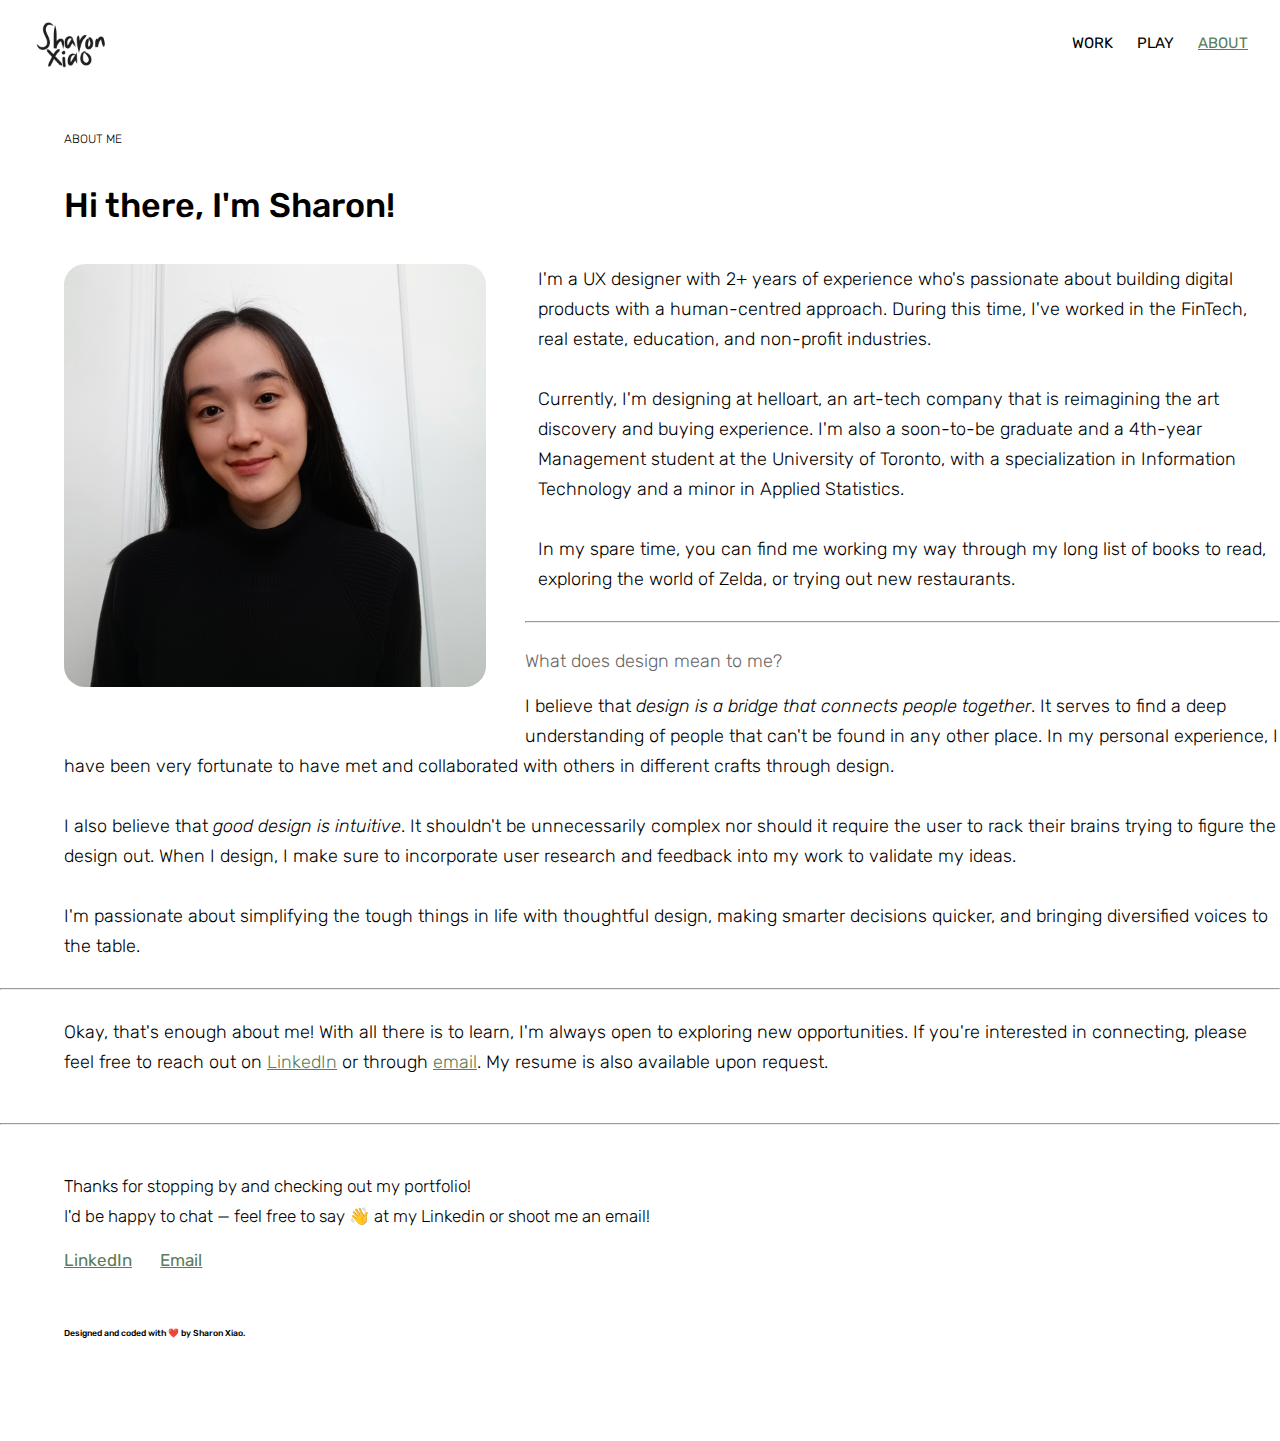
==== about.html @ e22e0e83 "Update about.html" ====
<!DOCTYPE html>
<html lang="en">
    <head>
        <!-- Required meta tags-->
        <meta charset = "utf-8"/>
        <meta name = "viewport" content = "width=device-width, initial-scale=1"/>
        <meta name="author" content="Sharon Xiao"/>

        <!-- Bootstrap CSS -->
        <link rel = "stylesheet"
            href="https://cdn.jsdelivr.net/npm/bootstrap@4.5.3/dist/css/bootstrap.min.css"
            integrity = "sha384-TX8t27EcRE3e/ihU7zmQxVncDAy5uIKz4rEkgIXeMed4M0jlfIDPvg6uqKI2xXr2"
            crossorigin = "anonymous">

        <!-- Fonts -->
        <link rel="preconnect" href="https://fonts.googleapis.com"> 
        <link rel="preconnect" href="https://fonts.gstatic.com" crossorigin> 
        <link href="https://fonts.googleapis.com/css2?family=Rubik&display=swap" rel="stylesheet">
        <link href="https://fonts.googleapis.com/css2?family=Rubik:wght@300&display=swap" rel="stylesheet">

        <link rel = "stylesheet" type="text/css" href = "about.css">
        <title>About — Sharon Xiao</title>
        <link rel="shortcut icon" type="image/x-icon" href="favicon.ico"/>
    </head>
    <body>
        <!-- JavaScript: jQuery and Bootstrap bundle -->
        <script src = "https://code.jquery.com/jquery-3.5.1.slim.min.js"
            integrity = "sha384-DfXdz2htPH0lsSSs5nCTpuj/zy4C+OGpamoFVy38MVBnE+IbbVYUew+OrCXaRkfj"
            crossorigin = "anonymous">
        </script>
        <script src = "https://cdn.jsdelivr.net/npm/bootstrap@4.5.3/dist/js/bootstrap.bundle.min.js"
            integrity="sha384-ho+j7jyWK8fNQe+A12Hb8AhRq26LrZ/JpcUGGOn+Y7RsweNrtN/tE3MoK7ZeZDyx"
            crossorigin = "anonymous">
        </script>

        <header class = "container">
            <div class = "navbar">
                <div class = "logo">
                    <a href = "index.html"><img src = "media/logo.png" alt = "logo"/></a>
                </div>
                <div class = "nav" id = "myNav">
                    <a href = "index.html">WORK</a>
                    <a href = "play.html">PLAY</a>
                    <a href = "about.html" style = "color:#5A7C58"><u>ABOUT</u></a>
                </div>
            </div>
        </header>

        <div class = "container text-left">
            <h2>ABOUT ME</h2>
            <h3>Hi there, I'm Sharon!</h3>
            <img src = "media/me.jpg" class = "me">
            <h4>
                I'm a UX designer with 2+ years of experience who's passionate about building digital products with a human-centred approach. During this time, I've worked in the FinTech, real estate, education, and non-profit industries.
                <br><br>
                Currently, I'm designing at helloart, an art-tech company that is reimagining the art discovery and buying experience. I'm also a soon-to-be graduate and a 4th-year Management student at the University of Toronto, with a specialization in Information Technology and a minor in Applied Statistics.
                <br><br>
                In my spare time, you can find me working my way through my long list of books to read, exploring the world of Zelda, or trying out new restaurants.
            </h4>
            <br>
            <hr>
            <br>
            <h5>What does design mean to me?</h5>
            <br>
            <p> 
                I believe that <i>design is a bridge that connects people together</i>. It serves to find a deep understanding of people that can't be found in any other place. In my personal experience, 
                I have been very fortunate to have met and collaborated with others in different crafts through design.
                <br><br>
                I also believe that <i>good design is intuitive</i>. It shouldn't be unnecessarily complex nor should it require the user to rack their brains trying to figure the design out.
                When I design, I make sure to incorporate user research and feedback into my work to validate my ideas.
                <br><br>
                I'm passionate about simplifying the tough things in life with thoughtful design, making smarter decisions quicker, and bringing diversified voices to the table.
            </p>
            <br>
            <hr>
            <br>
            <p>
                Okay, that's enough about me! With all there is to learn, I'm always open to exploring new opportunities. If you're interested in connecting, please
                feel free to reach out on <a href = "https://www.linkedin.com/in/sharxiao/" target = "_blank">LinkedIn</a> or through <a href = "mailto:sharon.xiao@mail.utoronto.ca" target = "_blank">email</a>.
                My resume is also available upon request.
            </p>
        </div><br><br>

        <hr><br><br>

        <footer class = "container">
            <div class = "footer">
                <p>Thanks for stopping by and checking out my portfolio!<br> I'd be happy to chat — feel free to say 👋 at my Linkedin or shoot me an email!</p>
            </div>
            <br>
            <div class = "links">
                <a href = "https://www.linkedin.com/in/sharxiao/" target = "_blank">LinkedIn</a>
                <a href = "mailto:sharon.xiao@mail.utoronto.ca" target = "_blank">Email</a>
            </div>
            <br><br>
            <div class = "credits">
                <h6>Designed and coded with ❤️ by Sharon Xiao.</h6>
                <br>
            </div>
        </footer>
    </body>
</html>
---- about.css ----
/* general */

body, html {
    font-family: 'Rubik', sans-serif;
    color: #000000;
    background-color: #ffffff;
    margin: 0;
    height: 100%;
    width: 100%;
}

/* header */

header {
    padding: 20px;
}

header .row,
footer .row {
    display: flex;
    align-items: center;
}

header h1 {
    font-family: 'Rubik', sans-serif;
    margin: 0;
    color: #000000;
}

.navbar {
    display: flex;
    justify-content: space-between;
}

.nav {
    overflow: hidden;
}

.nav a {
    float: left;
    display: block;
    text-align: center;
    padding: 14px 12px;
    text-decoration: none;
    font-size: 15px;
  }

.nav .icon {
    display: none;
  }

.logo img {
    width: 100px;
    height: 50px;
}

header p {
    padding: 0 20px;
    margin: 0;
    font-size: 17px;
    color:#000000;
}

header a:link {
    color: #000000;
}

header a:visited {
    color: #000000;
}

header a:hover, footer a:link {
    color: #5A7C58;
}

header a:active {
    color: #000000;
    text-decoration: underline;
}

/* main content */

.me {
    width: 33%;
    height: 33%;
    border-radius: 5%;
    float: left;
    margin-left: 5%;
    margin-right: 3%;
    margin-bottom: 3%;
}

h2 {
    font-family: 'Rubik', sans-serif;
    font-size: 12px;
    margin: 0;
    color: #000000;
    font-weight: 300;
    padding-left: 5%;
    padding-bottom: 0%;
    padding-top: 3%;
}

h3 {
    font-family: 'Rubik', sans-serif;
    font-size: 34px;
    margin: 0;
    color: #000000;
    font-weight: 500;
    padding-left: 5%;
    padding-bottom: 3%;
    padding-top: 3%;
}

h4 {
    font-family: 'Rubik', sans-serif;
    font-size: 18px;
    font-weight: lighter;
    margin: 0;
    color: #000000;
    line-height: 30px;
    padding-left: 42%;
}

h5 {
    font-family: 'Rubik', sans-serif;
    font-size: 18px;
    margin: 0;
    color: #686666;
    font-weight: lighter;
    padding-left: 5%;
}

p {
    font-family: 'Rubik', sans-serif;
    font-size: 18px;
    font-weight: lighter;
    margin: 0;
    color: #000000;
    line-height: 30px;
    padding-left: 5%;
}

.column1 {
    font-family: 'Rubik', sans-serif;
    margin: 0;
    padding-left: 2.8%;
    padding-right: 7%;
    float: left;
    width: 50%
}

ul {
    font-family: 'Rubik', sans-serif;
    font-size: 18px;
    font-weight: lighter;
    margin: 0;
    color: #000000;
    line-height: 30px;
    padding-left: 5%;
}

p a:link {
    color: #5A7C58;
}

p a:visited {
    color: #5A7C58;
}

/* footer */

footer {
    color:#000000;
    background-color: #ffffff;
    height: 30%;
}

footer a:link {
    color: #5A7C58;
    margin-right: 2%;
}

footer a:visited {
    color: #5A7C58;
}

footer p {
    font-size: 17px;
    text-align: left;
    font-weight: 300;
    padding-left: 5%;
}

h6 {
    font-family: 'Rubik', sans-serif;
    text-align: left;
    font-weight: 500;
}

.links {
    font-size: 17px;
    padding-left: 5%;
}

.credits {
    font-size: 13px;
    font-weight: 300;
    padding-left: 5%;
}
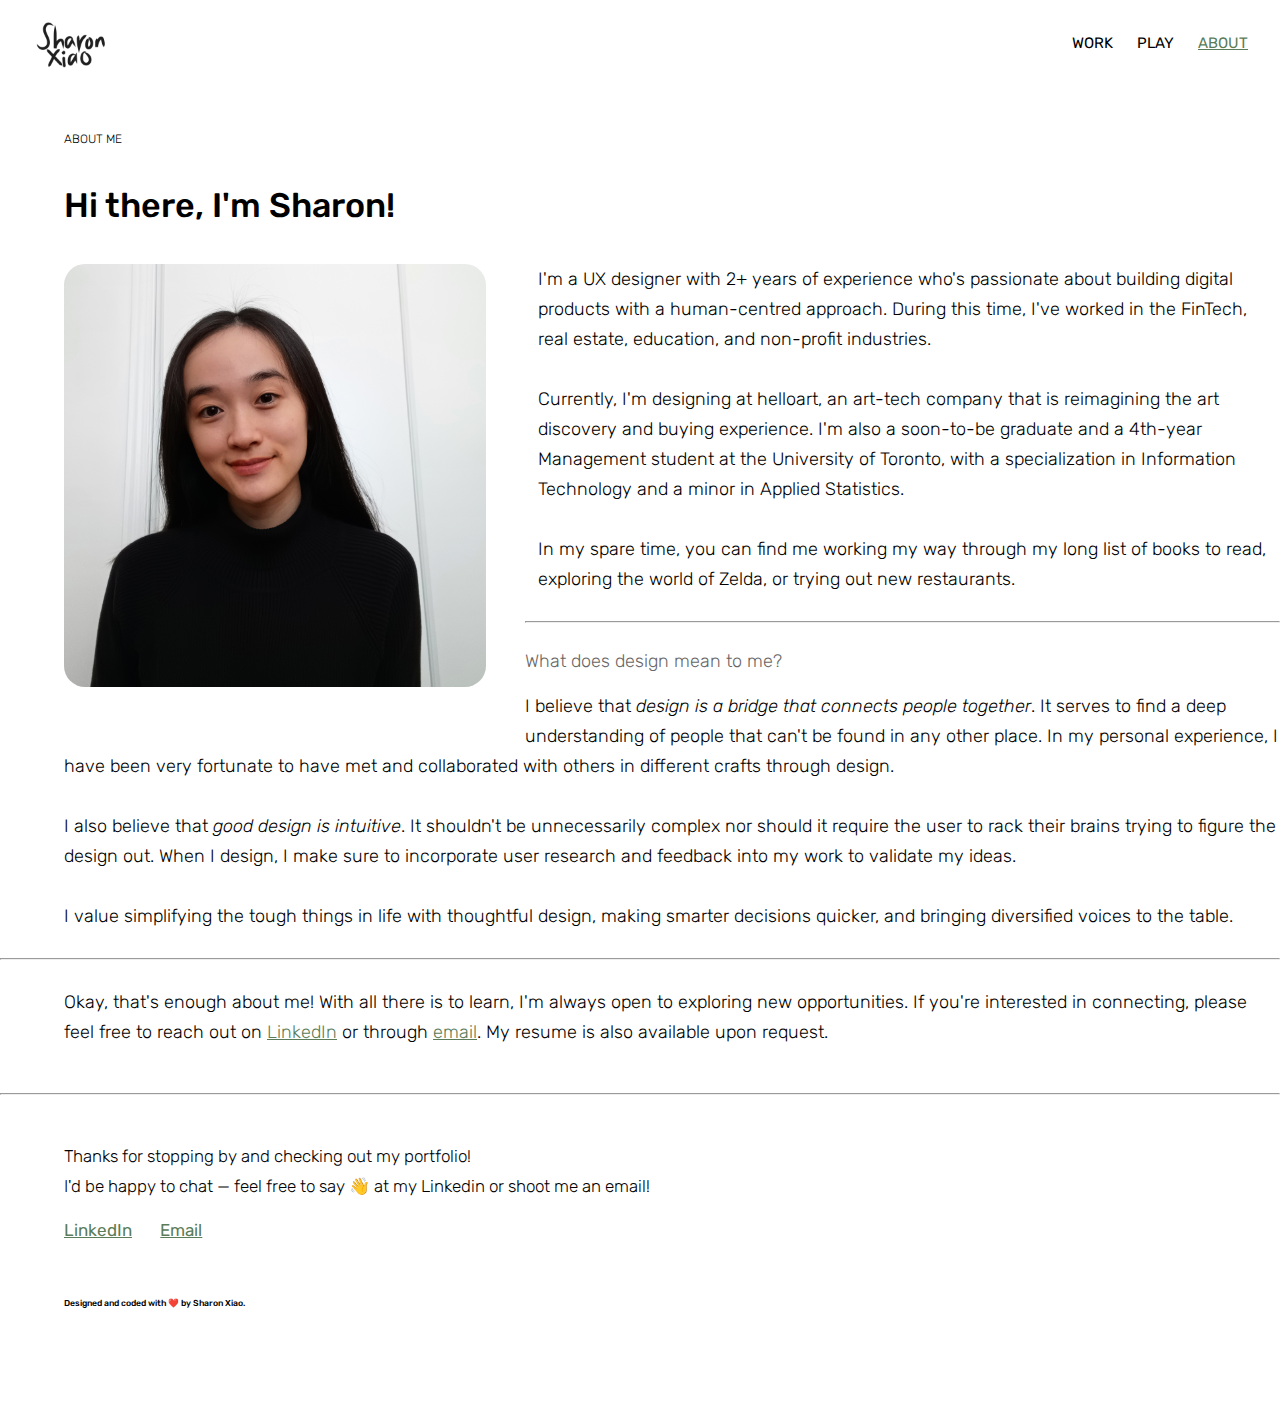
==== commit 649dde93: "Update about.html" ====
--- a/about.html
+++ b/about.html
@@ -69,7 +69,7 @@
                 I also believe that <i>good design is intuitive</i>. It shouldn't be unnecessarily complex nor should it require the user to rack their brains trying to figure the design out.
                 When I design, I make sure to incorporate user research and feedback into my work to validate my ideas.
                 <br><br>
-                I'm passionate about simplifying the tough things in life with thoughtful design, making smarter decisions quicker, and bringing diversified voices to the table.
+                I value simplifying the tough things in life with thoughtful design, making smarter decisions quicker, and bringing diversified voices to the table.
             </p>
             <br>
             <hr>
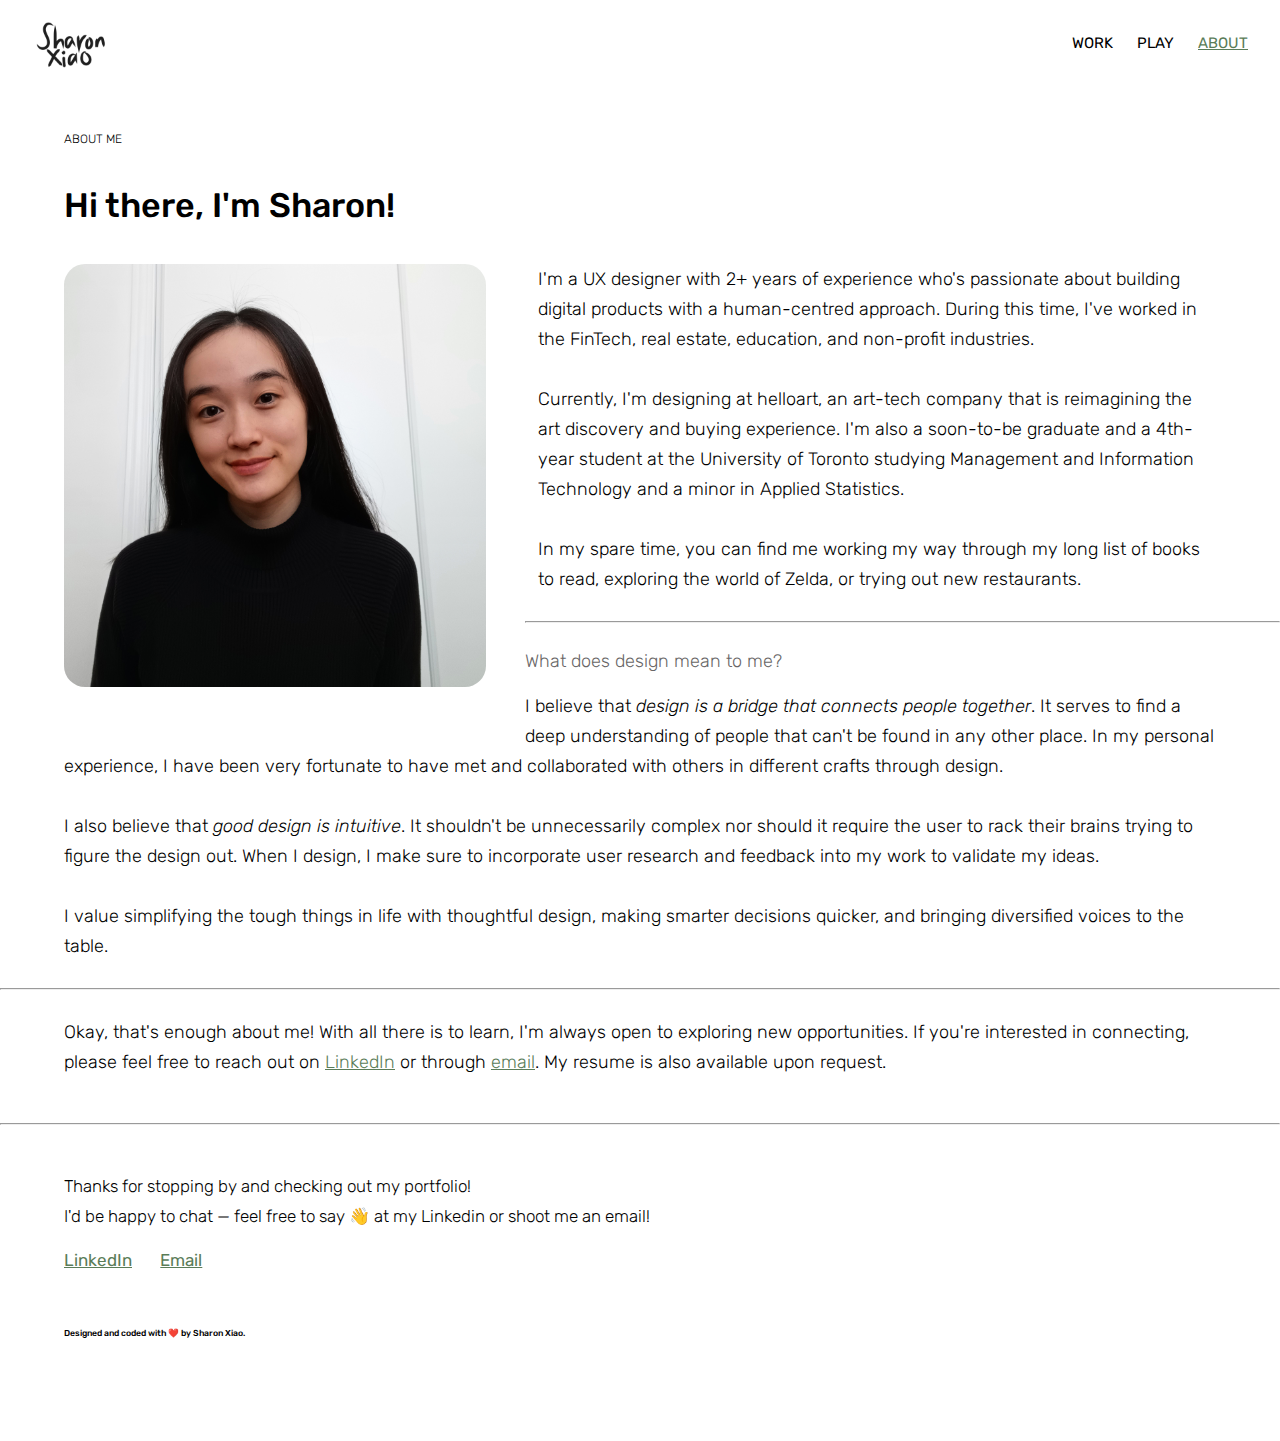
==== commit 328e8643: "Updated a few pages" ====
--- a/about.html
+++ b/about.html
@@ -53,7 +53,7 @@
             <h4>
                 I'm a UX designer with 2+ years of experience who's passionate about building digital products with a human-centred approach. During this time, I've worked in the FinTech, real estate, education, and non-profit industries.
                 <br><br>
-                Currently, I'm designing at helloart, an art-tech company that is reimagining the art discovery and buying experience. I'm also a soon-to-be graduate and a 4th-year Management student at the University of Toronto, with a specialization in Information Technology and a minor in Applied Statistics.
+                Currently, I'm designing at helloart, an art-tech company that is reimagining the art discovery and buying experience. I'm also a soon-to-be graduate and a 4th-year student at the University of Toronto studying Management and Information Technology and a minor in Applied Statistics.
                 <br><br>
                 In my spare time, you can find me working my way through my long list of books to read, exploring the world of Zelda, or trying out new restaurants.
             </h4>
--- a/about.css
+++ b/about.css
@@ -120,6 +120,7 @@
     color: #000000;
     line-height: 30px;
     padding-left: 42%;
+    padding-right: 5%;
 }
 
 h5 {
@@ -139,6 +140,7 @@
     color: #000000;
     line-height: 30px;
     padding-left: 5%;
+    padding-right: 5%;
 }
 
 .column1 {
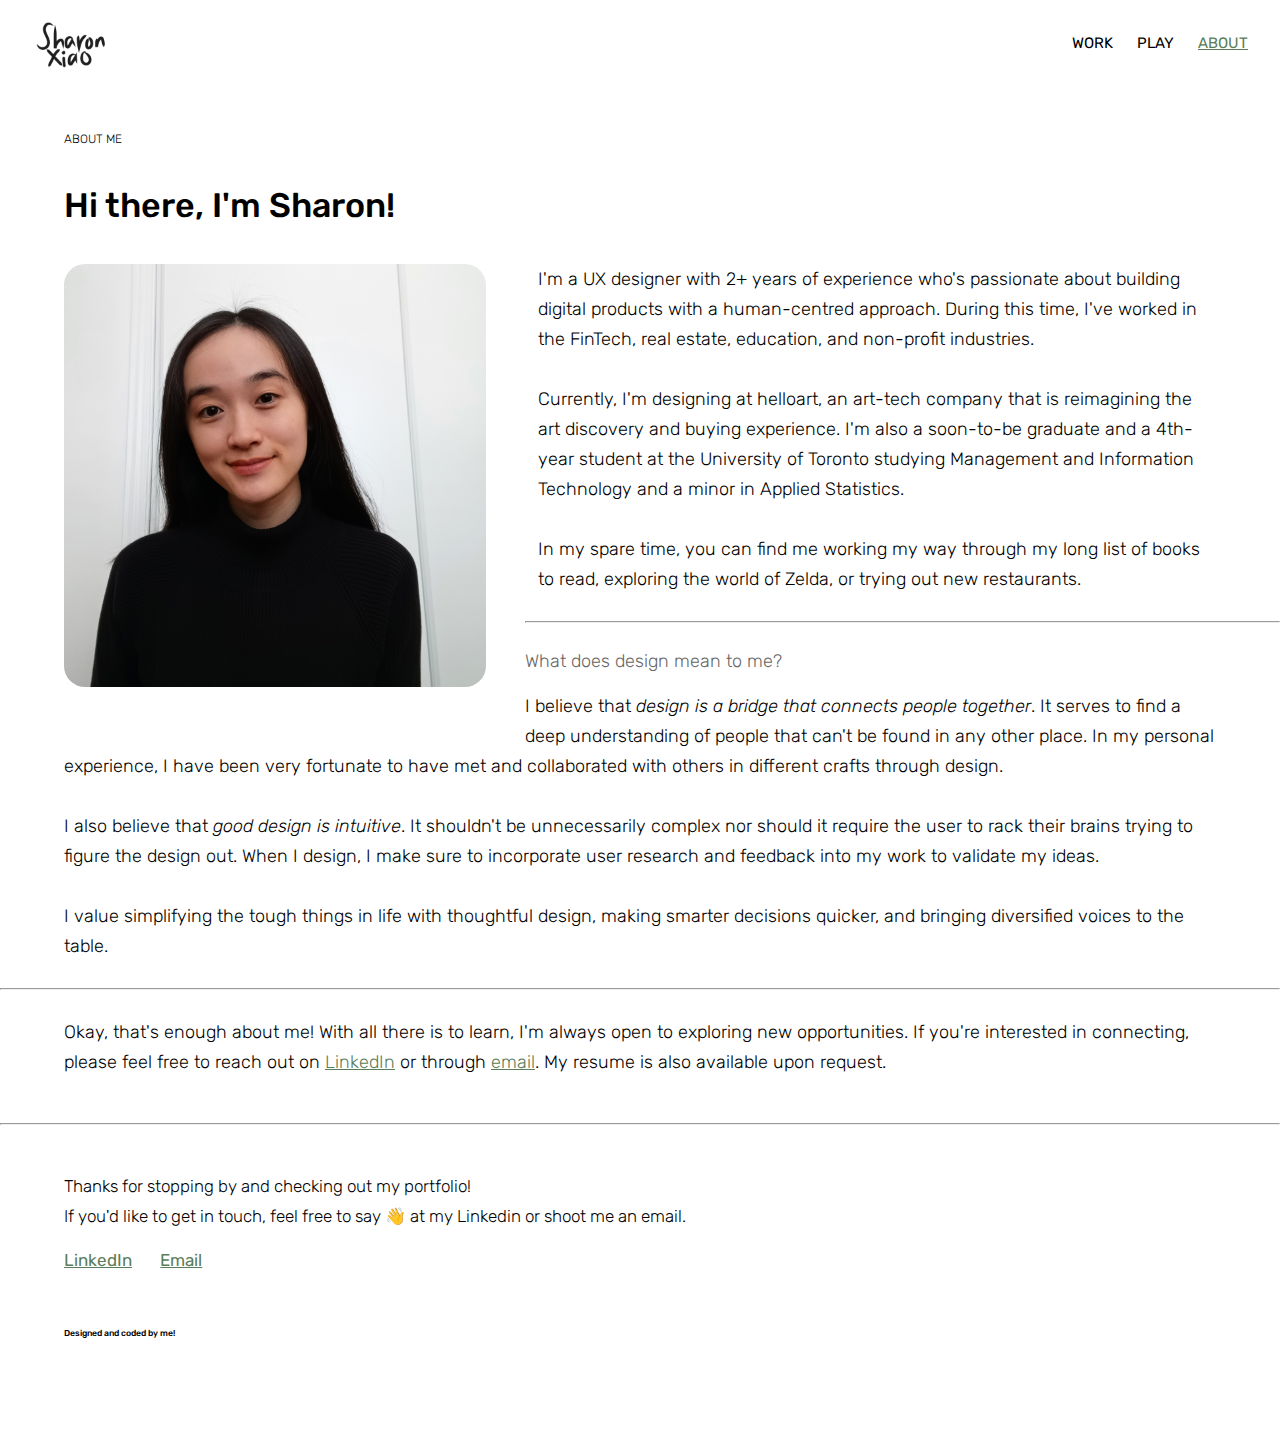
==== commit 186a48b3: "Updated footer" ====
--- a/about.html
+++ b/about.html
@@ -85,7 +85,7 @@
 
         <footer class = "container">
             <div class = "footer">
-                <p>Thanks for stopping by and checking out my portfolio!<br> I'd be happy to chat — feel free to say 👋 at my Linkedin or shoot me an email!</p>
+                <p>Thanks for stopping by and checking out my portfolio!<br> If you'd like to get in touch, feel free to say 👋 at my Linkedin or shoot me an email.</p>
             </div>
             <br>
             <div class = "links">
@@ -94,7 +94,7 @@
             </div>
             <br><br>
             <div class = "credits">
-                <h6>Designed and coded with ❤️ by Sharon Xiao.</h6>
+                <h6>Designed and coded by me!</h6>
                 <br>
             </div>
         </footer>
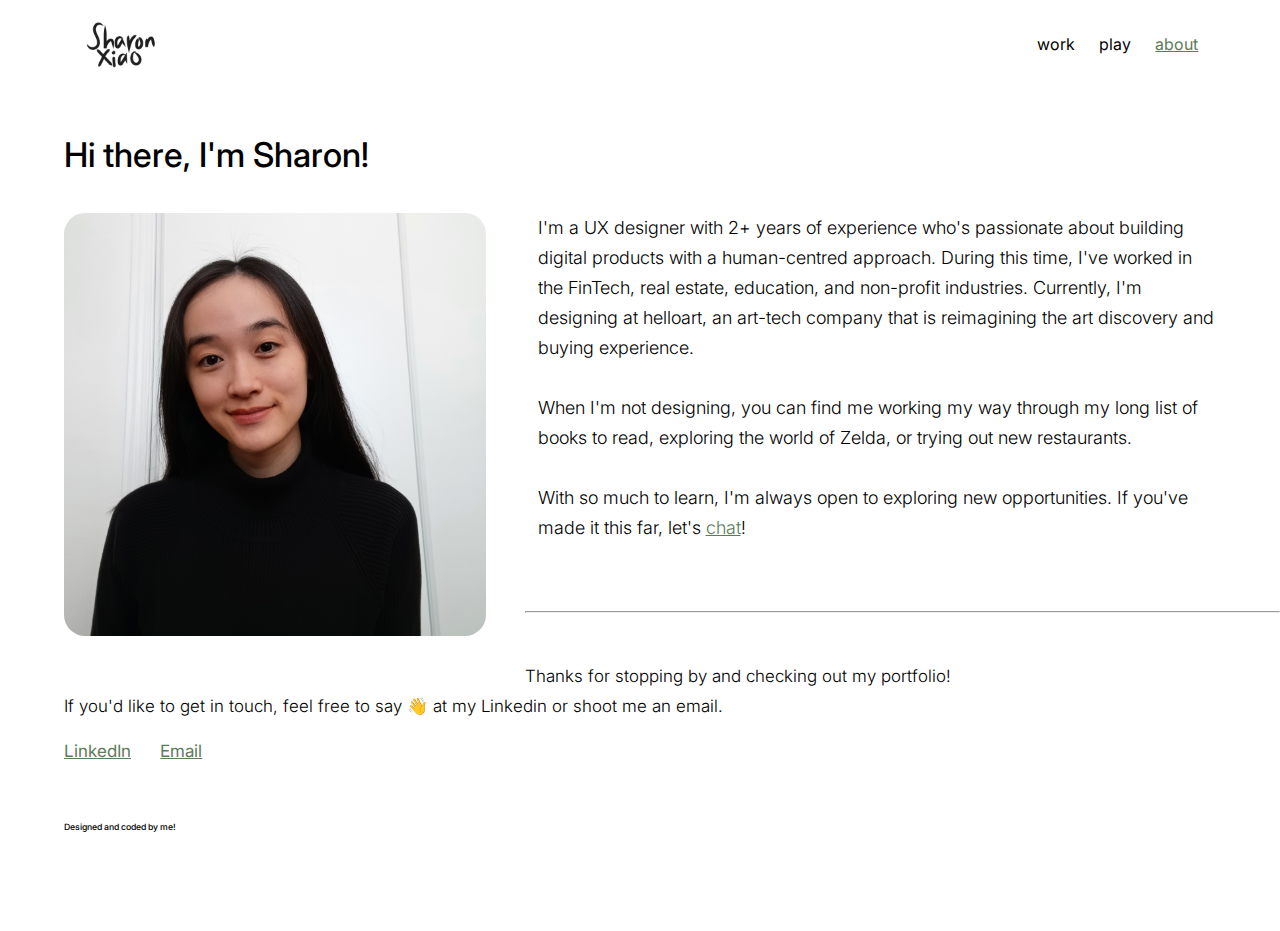
==== commit 0c79200e: "Updated font and nav bar properties" ====
--- a/about.html
+++ b/about.html
@@ -13,10 +13,9 @@
             crossorigin = "anonymous">
 
         <!-- Fonts -->
-        <link rel="preconnect" href="https://fonts.googleapis.com"> 
-        <link rel="preconnect" href="https://fonts.gstatic.com" crossorigin> 
-        <link href="https://fonts.googleapis.com/css2?family=Rubik&display=swap" rel="stylesheet">
-        <link href="https://fonts.googleapis.com/css2?family=Rubik:wght@300&display=swap" rel="stylesheet">
+        <link rel="preconnect" href="https://fonts.googleapis.com">
+        <link rel="preconnect" href="https://fonts.gstatic.com" crossorigin>
+        <link href="https://fonts.googleapis.com/css2?family=Inter:wght@200;300;400;500&display=swap" rel="stylesheet">
 
         <link rel = "stylesheet" type="text/css" href = "about.css">
         <title>About — Sharon Xiao</title>
@@ -39,46 +38,26 @@
                     <a href = "index.html"><img src = "media/logo.png" alt = "logo"/></a>
                 </div>
                 <div class = "nav" id = "myNav">
-                    <a href = "index.html">WORK</a>
-                    <a href = "play.html">PLAY</a>
-                    <a href = "about.html" style = "color:#5A7C58"><u>ABOUT</u></a>
+                    <a href = "index.html">work</a>
+                    <a href = "play.html">play</a>
+                    <a href = "about.html" style = "color:#5A7C58"><u>about</u></a>
                 </div>
             </div>
-        </header>
+        </header><br><br>
 
         <div class = "container text-left">
-            <h2>ABOUT ME</h2>
             <h3>Hi there, I'm Sharon!</h3>
             <img src = "media/me.jpg" class = "me">
             <h4>
                 I'm a UX designer with 2+ years of experience who's passionate about building digital products with a human-centred approach. During this time, I've worked in the FinTech, real estate, education, and non-profit industries.
+                Currently, I'm designing at helloart, an art-tech company that is reimagining the art discovery and buying experience.
                 <br><br>
-                Currently, I'm designing at helloart, an art-tech company that is reimagining the art discovery and buying experience. I'm also a soon-to-be graduate and a 4th-year student at the University of Toronto studying Management and Information Technology and a minor in Applied Statistics.
+                When I'm not designing, you can find me working my way through my long list of books to read, exploring the world of Zelda, or trying out new restaurants.
                 <br><br>
-                In my spare time, you can find me working my way through my long list of books to read, exploring the world of Zelda, or trying out new restaurants.
+                With so much to learn, I'm always open to exploring new opportunities. If you've made it this far, let's 
+                <a href = "mailto:sharon.xiao@mail.utoronto.ca" target = "_blank">chat</a>!
             </h4>
             <br>
-            <hr>
-            <br>
-            <h5>What does design mean to me?</h5>
-            <br>
-            <p> 
-                I believe that <i>design is a bridge that connects people together</i>. It serves to find a deep understanding of people that can't be found in any other place. In my personal experience, 
-                I have been very fortunate to have met and collaborated with others in different crafts through design.
-                <br><br>
-                I also believe that <i>good design is intuitive</i>. It shouldn't be unnecessarily complex nor should it require the user to rack their brains trying to figure the design out.
-                When I design, I make sure to incorporate user research and feedback into my work to validate my ideas.
-                <br><br>
-                I value simplifying the tough things in life with thoughtful design, making smarter decisions quicker, and bringing diversified voices to the table.
-            </p>
-            <br>
-            <hr>
-            <br>
-            <p>
-                Okay, that's enough about me! With all there is to learn, I'm always open to exploring new opportunities. If you're interested in connecting, please
-                feel free to reach out on <a href = "https://www.linkedin.com/in/sharxiao/" target = "_blank">LinkedIn</a> or through <a href = "mailto:sharon.xiao@mail.utoronto.ca" target = "_blank">email</a>.
-                My resume is also available upon request.
-            </p>
         </div><br><br>
 
         <hr><br><br>
--- a/about.css
+++ b/about.css
@@ -1,7 +1,7 @@
 /* general */
 
 body, html {
-    font-family: 'Rubik', sans-serif;
+    font-family: 'Inter', sans-serif;
     color: #000000;
     background-color: #ffffff;
     margin: 0;
@@ -22,7 +22,7 @@
 }
 
 header h1 {
-    font-family: 'Rubik', sans-serif;
+    font-family: 'Inter', sans-serif;
     margin: 0;
     color: #000000;
 }
@@ -30,6 +30,8 @@
 .navbar {
     display: flex;
     justify-content: space-between;
+    padding-left: 4%;
+    padding-right: 4%;
 }
 
 .nav {
@@ -42,7 +44,7 @@
     text-align: center;
     padding: 14px 12px;
     text-decoration: none;
-    font-size: 15px;
+    font-size: 16px;
   }
 
 .nav .icon {
@@ -91,7 +93,7 @@
 }
 
 h2 {
-    font-family: 'Rubik', sans-serif;
+    font-family: 'Inter', sans-serif;
     font-size: 12px;
     margin: 0;
     color: #000000;
@@ -102,20 +104,19 @@
 }
 
 h3 {
-    font-family: 'Rubik', sans-serif;
+    font-family: 'Inter', sans-serif;
     font-size: 34px;
     margin: 0;
     color: #000000;
     font-weight: 500;
     padding-left: 5%;
     padding-bottom: 3%;
-    padding-top: 3%;
 }
 
 h4 {
-    font-family: 'Rubik', sans-serif;
-    font-size: 18px;
-    font-weight: lighter;
+    font-family: 'Inter', sans-serif;
+    font-size: 18px;
+    font-weight: 300;
     margin: 0;
     color: #000000;
     line-height: 30px;
@@ -124,7 +125,7 @@
 }
 
 h5 {
-    font-family: 'Rubik', sans-serif;
+    font-family: 'Inter', sans-serif;
     font-size: 18px;
     margin: 0;
     color: #686666;
@@ -133,7 +134,7 @@
 }
 
 p {
-    font-family: 'Rubik', sans-serif;
+    font-family: 'Inter', sans-serif;
     font-size: 18px;
     font-weight: lighter;
     margin: 0;
@@ -144,7 +145,7 @@
 }
 
 .column1 {
-    font-family: 'Rubik', sans-serif;
+    font-family: 'Inter', sans-serif;
     margin: 0;
     padding-left: 2.8%;
     padding-right: 7%;
@@ -153,7 +154,7 @@
 }
 
 ul {
-    font-family: 'Rubik', sans-serif;
+    font-family: 'Inter', sans-serif;
     font-size: 18px;
     font-weight: lighter;
     margin: 0;
@@ -162,11 +163,11 @@
     padding-left: 5%;
 }
 
-p a:link {
-    color: #5A7C58;
-}
-
-p a:visited {
+h4 a:link {
+    color: #5A7C58;
+}
+
+h4 a:visited {
     color: #5A7C58;
 }
 
@@ -195,7 +196,7 @@
 }
 
 h6 {
-    font-family: 'Rubik', sans-serif;
+    font-family: 'Inter', sans-serif;
     text-align: left;
     font-weight: 500;
 }
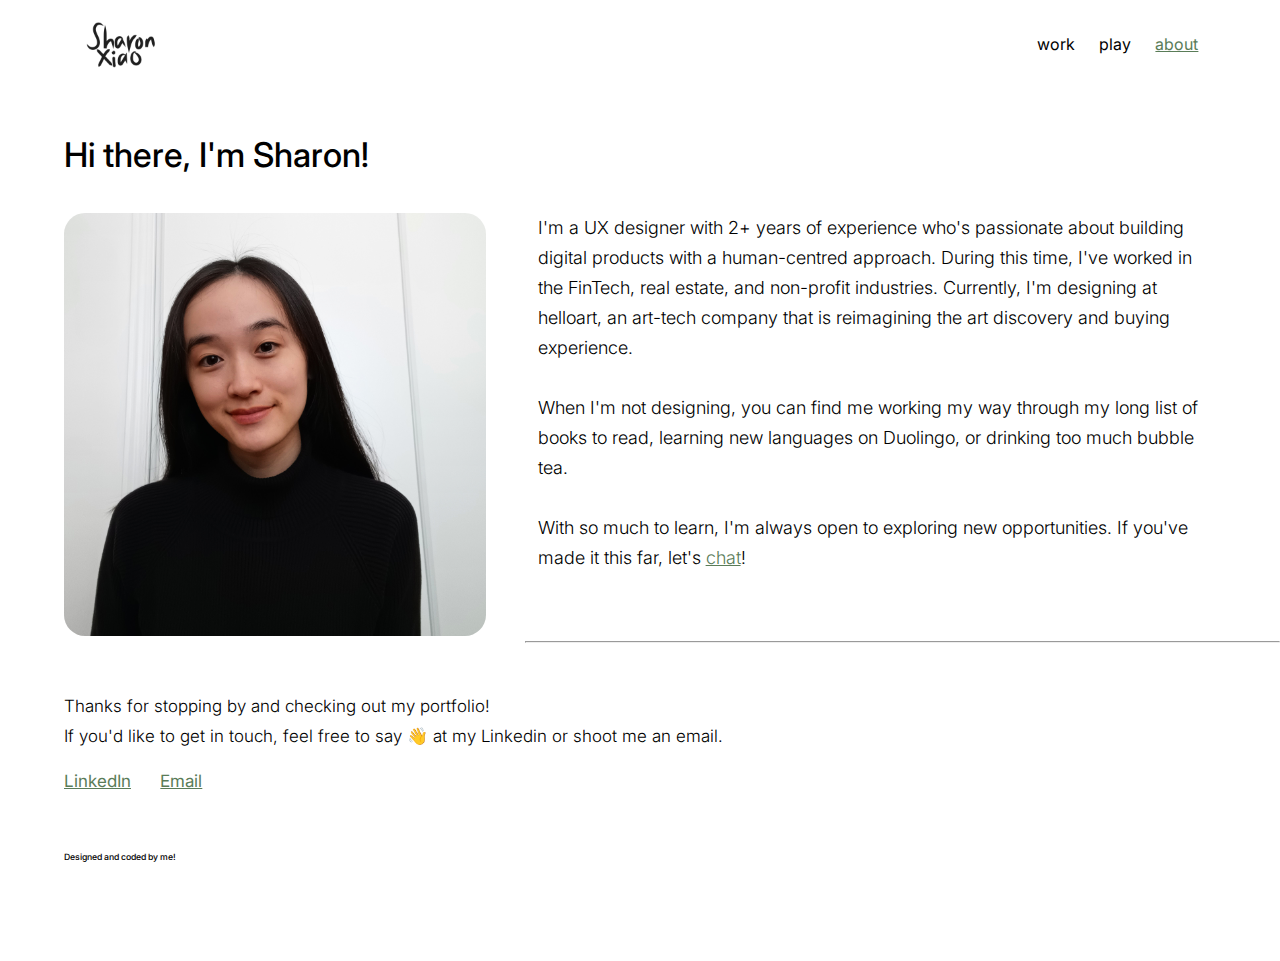
==== commit 891bdac3: "Updated the Epic page amongst other pages" ====
--- a/about.html
+++ b/about.html
@@ -49,10 +49,10 @@
             <h3>Hi there, I'm Sharon!</h3>
             <img src = "media/me.jpg" class = "me">
             <h4>
-                I'm a UX designer with 2+ years of experience who's passionate about building digital products with a human-centred approach. During this time, I've worked in the FinTech, real estate, education, and non-profit industries.
+                I'm a UX designer with 2+ years of experience who's passionate about building digital products with a human-centred approach. During this time, I've worked in the FinTech, real estate, and non-profit industries.
                 Currently, I'm designing at helloart, an art-tech company that is reimagining the art discovery and buying experience.
                 <br><br>
-                When I'm not designing, you can find me working my way through my long list of books to read, exploring the world of Zelda, or trying out new restaurants.
+                When I'm not designing, you can find me working my way through my long list of books to read, learning new languages on Duolingo, or drinking too much bubble tea.
                 <br><br>
                 With so much to learn, I'm always open to exploring new opportunities. If you've made it this far, let's 
                 <a href = "mailto:sharon.xiao@mail.utoronto.ca" target = "_blank">chat</a>!
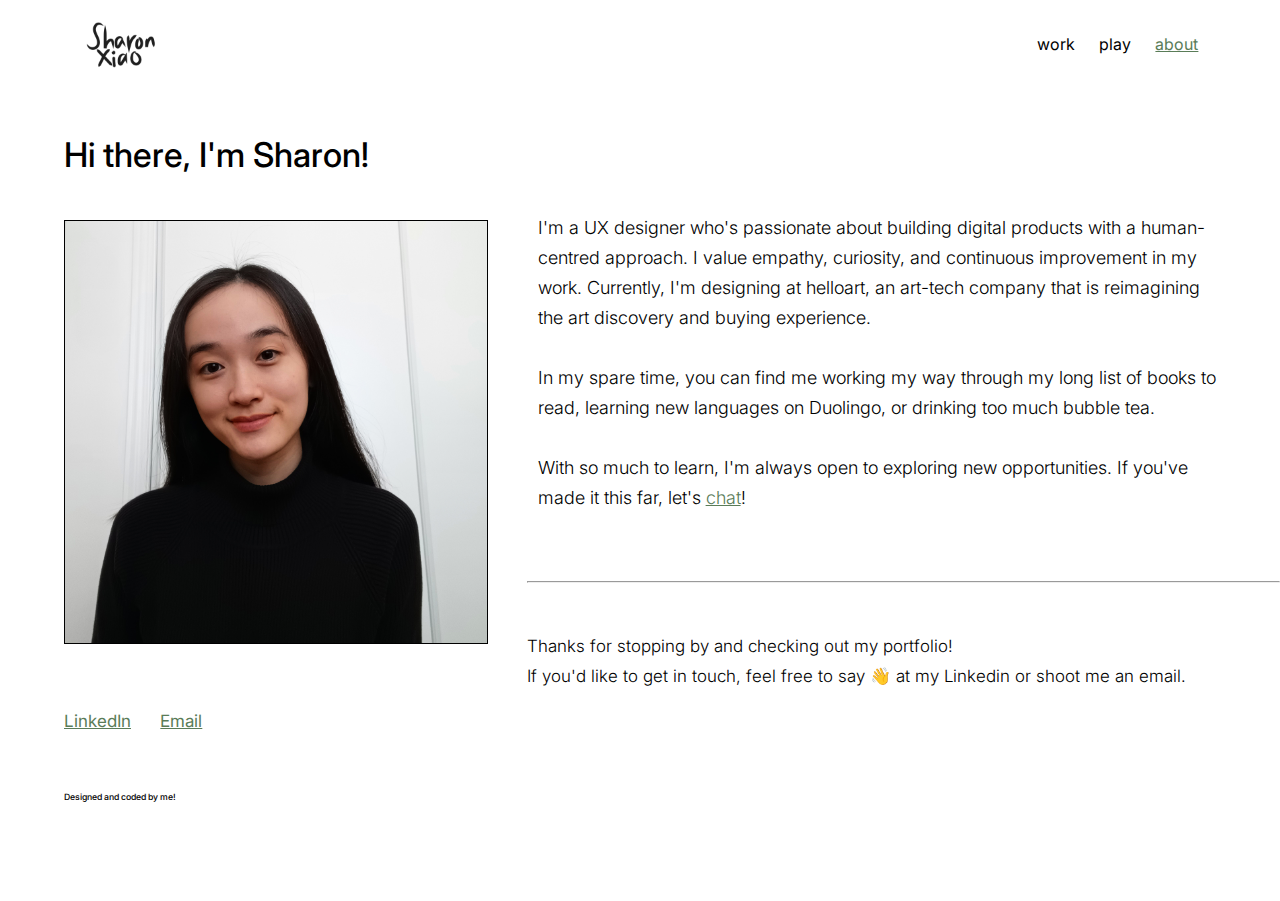
==== commit 6b3a6c3b: "Updated favicon and other pages" ====
--- a/about.html
+++ b/about.html
@@ -49,10 +49,10 @@
             <h3>Hi there, I'm Sharon!</h3>
             <img src = "media/me.jpg" class = "me">
             <h4>
-                I'm a UX designer with 2+ years of experience who's passionate about building digital products with a human-centred approach. During this time, I've worked in the FinTech, real estate, and non-profit industries.
+                I'm a UX designer who's passionate about building digital products with a human-centred approach. I value empathy, curiosity, and continuous improvement in my work.
                 Currently, I'm designing at helloart, an art-tech company that is reimagining the art discovery and buying experience.
                 <br><br>
-                When I'm not designing, you can find me working my way through my long list of books to read, learning new languages on Duolingo, or drinking too much bubble tea.
+                In my spare time, you can find me working my way through my long list of books to read, learning new languages on Duolingo, or drinking too much bubble tea.
                 <br><br>
                 With so much to learn, I'm always open to exploring new opportunities. If you've made it this far, let's 
                 <a href = "mailto:sharon.xiao@mail.utoronto.ca" target = "_blank">chat</a>!
--- a/about.css
+++ b/about.css
@@ -85,8 +85,9 @@
 .me {
     width: 33%;
     height: 33%;
-    border-radius: 5%;
+    border: 1px solid black;
     float: left;
+    margin-top: 0.5%;
     margin-left: 5%;
     margin-right: 3%;
     margin-bottom: 3%;
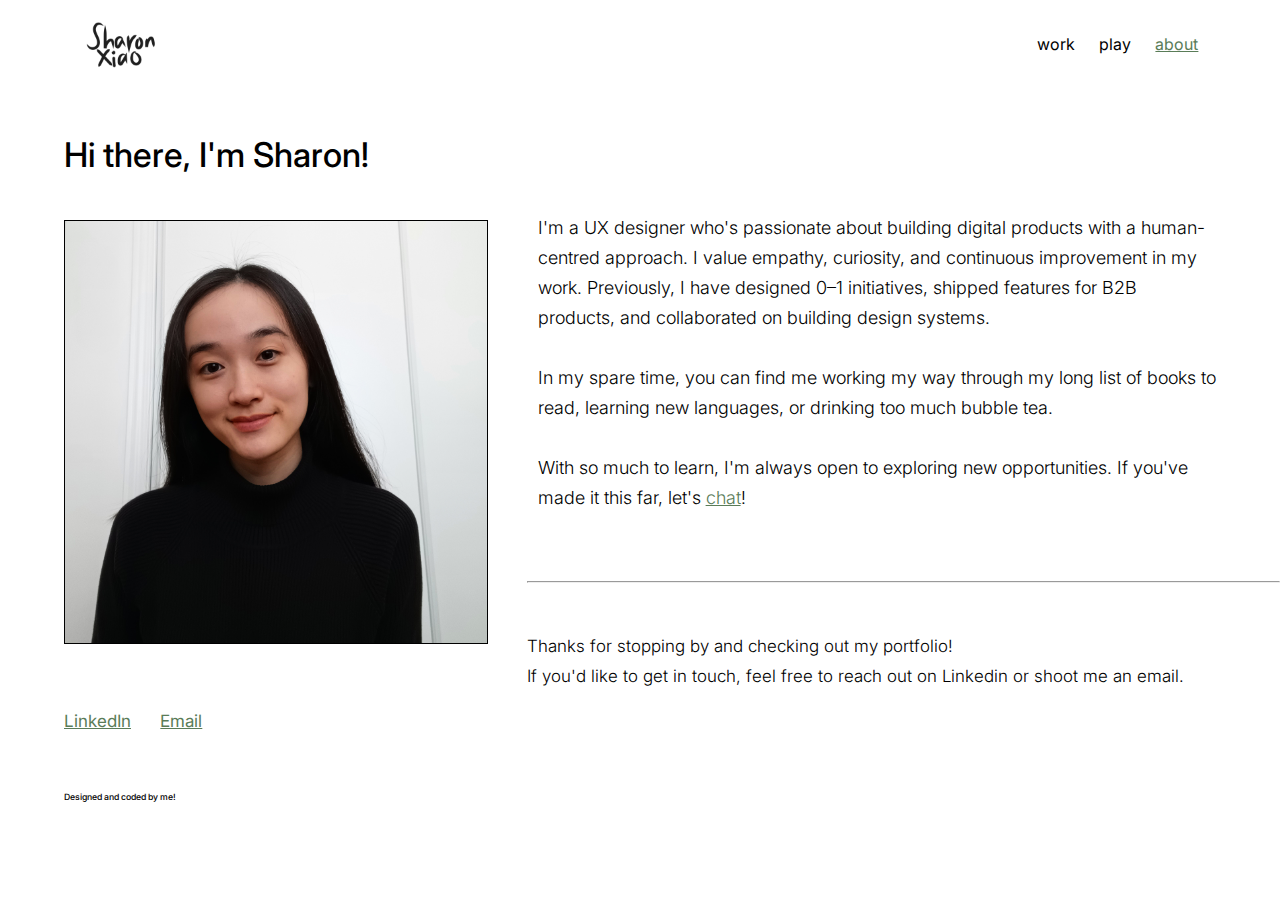
==== commit 08bc5528: "Updated portfolio" ====
--- a/about.html
+++ b/about.html
@@ -50,9 +50,9 @@
             <img src = "media/me.jpg" class = "me">
             <h4>
                 I'm a UX designer who's passionate about building digital products with a human-centred approach. I value empathy, curiosity, and continuous improvement in my work.
-                Currently, I'm designing at helloart, an art-tech company that is reimagining the art discovery and buying experience.
+                Previously, I have designed 0–1 initiatives, shipped features for B2B products, and collaborated on building design systems.
                 <br><br>
-                In my spare time, you can find me working my way through my long list of books to read, learning new languages on Duolingo, or drinking too much bubble tea.
+                In my spare time, you can find me working my way through my long list of books to read, learning new languages, or drinking too much bubble tea.
                 <br><br>
                 With so much to learn, I'm always open to exploring new opportunities. If you've made it this far, let's 
                 <a href = "mailto:sharon.xiao@mail.utoronto.ca" target = "_blank">chat</a>!
@@ -64,7 +64,7 @@
 
         <footer class = "container">
             <div class = "footer">
-                <p>Thanks for stopping by and checking out my portfolio!<br> If you'd like to get in touch, feel free to say 👋 at my Linkedin or shoot me an email.</p>
+                <p>Thanks for stopping by and checking out my portfolio!<br> If you'd like to get in touch, feel free to reach out on Linkedin or shoot me an email.</p>
             </div>
             <br>
             <div class = "links">
